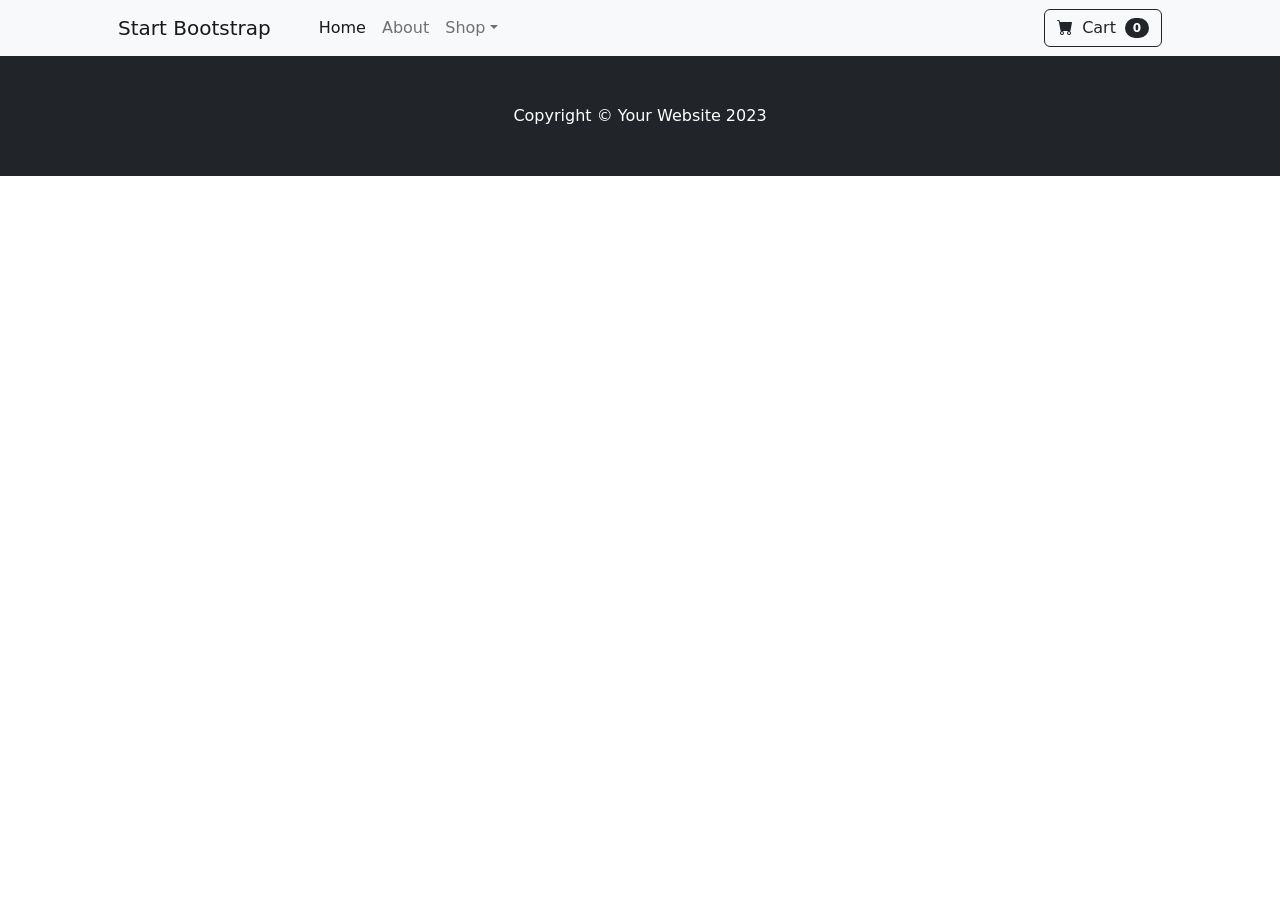
==== index.html @ 72fe324c "First commit" ====
<!DOCTYPE html>
<html lang="en">

  <head>
    <title>HTML5</title>
    <meta charset="utf-8">
    <link rel="stylesheet" href="assets/css/spapp.css" />
    <link rel="stylesheet" href="assets/css/styles.css" />

    <meta charset="utf-8" />
    <meta name="viewport" content="width=device-width, initial-scale=1, shrink-to-fit=no" />
    <meta name="description" content="" />
    <meta name="author" content="" />
    <!-- Favicon-->
    <link rel="icon" type="image/x-icon" href="assets/img/favicon.ico" />
    <!-- Bootstrap icons-->
    <link href="https://cdn.jsdelivr.net/npm/bootstrap-icons@1.5.0/font/bootstrap-icons.css" rel="stylesheet" />

    <!--[if lt IE 9]>
    <script src="http://html5shiv.googlecode.com/svn/trunk/html5.js">
    </script>
    <![endif]-->
  </head>

  <body>
    <!-- Navigation-->
    <nav class="navbar navbar-expand-lg navbar-light bg-light">
      <div class="container px-4 px-lg-5">
          <a class="navbar-brand" href="#!">Start Bootstrap</a>
          <button class="navbar-toggler" type="button" data-bs-toggle="collapse" data-bs-target="#navbarSupportedContent" aria-controls="navbarSupportedContent" aria-expanded="false" aria-label="Toggle navigation"><span class="navbar-toggler-icon"></span></button>
          <div class="collapse navbar-collapse" id="navbarSupportedContent">
              <ul class="navbar-nav me-auto mb-2 mb-lg-0 ms-lg-4">
                  <li class="nav-item"><a class="nav-link active" aria-current="page" href="#!">Home</a></li>
                  <li class="nav-item"><a class="nav-link" href="#!">About</a></li>
                  <li class="nav-item dropdown">
                      <a class="nav-link dropdown-toggle" id="navbarDropdown" href="#" role="button" data-bs-toggle="dropdown" aria-expanded="false">Shop</a>
                      <ul class="dropdown-menu" aria-labelledby="navbarDropdown">
                          <li><a class="dropdown-item" href="#!">All Products</a></li>
                          <li><hr class="dropdown-divider" /></li>
                          <li><a class="dropdown-item" href="#!">Popular Items</a></li>
                          <li><a class="dropdown-item" href="#!">New Arrivals</a></li>
                      </ul>
                  </li>
              </ul>
              <form class="d-flex">
                  <button class="btn btn-outline-dark" type="submit">
                      <i class="bi-cart-fill me-1"></i>
                      Cart
                      <span class="badge bg-dark text-white ms-1 rounded-pill">0</span>
                  </button>
              </form>
          </div>
      </div>
    </nav>
    <!-- Footer-->
    <footer class="py-5 bg-dark">
      <div class="container"><p class="m-0 text-center text-white">Copyright &copy; Your Website 2023</p></div>
    </footer>
    
    <!--
    OLD NAVIGATION FROM SPAP 
    <nav role="navigation">
      <ul>
        <li><a href="#view_1">go to view 1</a></li>
        <li><a href="#view_2">go to view 2</a></li>
        <li><a href="#view_3">go to view 3</a></li>
      </ul>
    </nav>  
    -->
    

    <main id="spapp" role="main">
      <section id="view_2"></section>
      <section id="view_3"><h1>view 3</h1></section>
      <section id="error_404"><h1>Page not found</h1></section>
      <section id="view_1" data-load="view_1.html" ></section>
    </main>

    <script src="https://code.jquery.com/jquery-3.1.0.min.js" integrity="sha256-cCueBR6CsyA4/9szpPfrX3s49M9vUU5BgtiJj06wt/s=" crossorigin="anonymous"></script>
    <script src="assets/js/jquery.spapp.js"></script>
    <script src="assets/js/scripts.js"></script>
    <!-- Bootstrap core JS-->
    <script src="https://cdn.jsdelivr.net/npm/bootstrap@5.2.3/dist/js/bootstrap.bundle.min.js"></script>

  </body>

</html>
---- assets/css/spapp.css ----
main#spapp > section { display: none; } 
main#spapp > section:last-child { display: block; } 
@keyframes appear { from { width:0; opacity:0; } to { width:100%; opacity:1; } } 
main#spapp > section:target { display: block; animation: appear 0.1s linear 1; } 
main#spapp > section:target ~ * { display: none; }
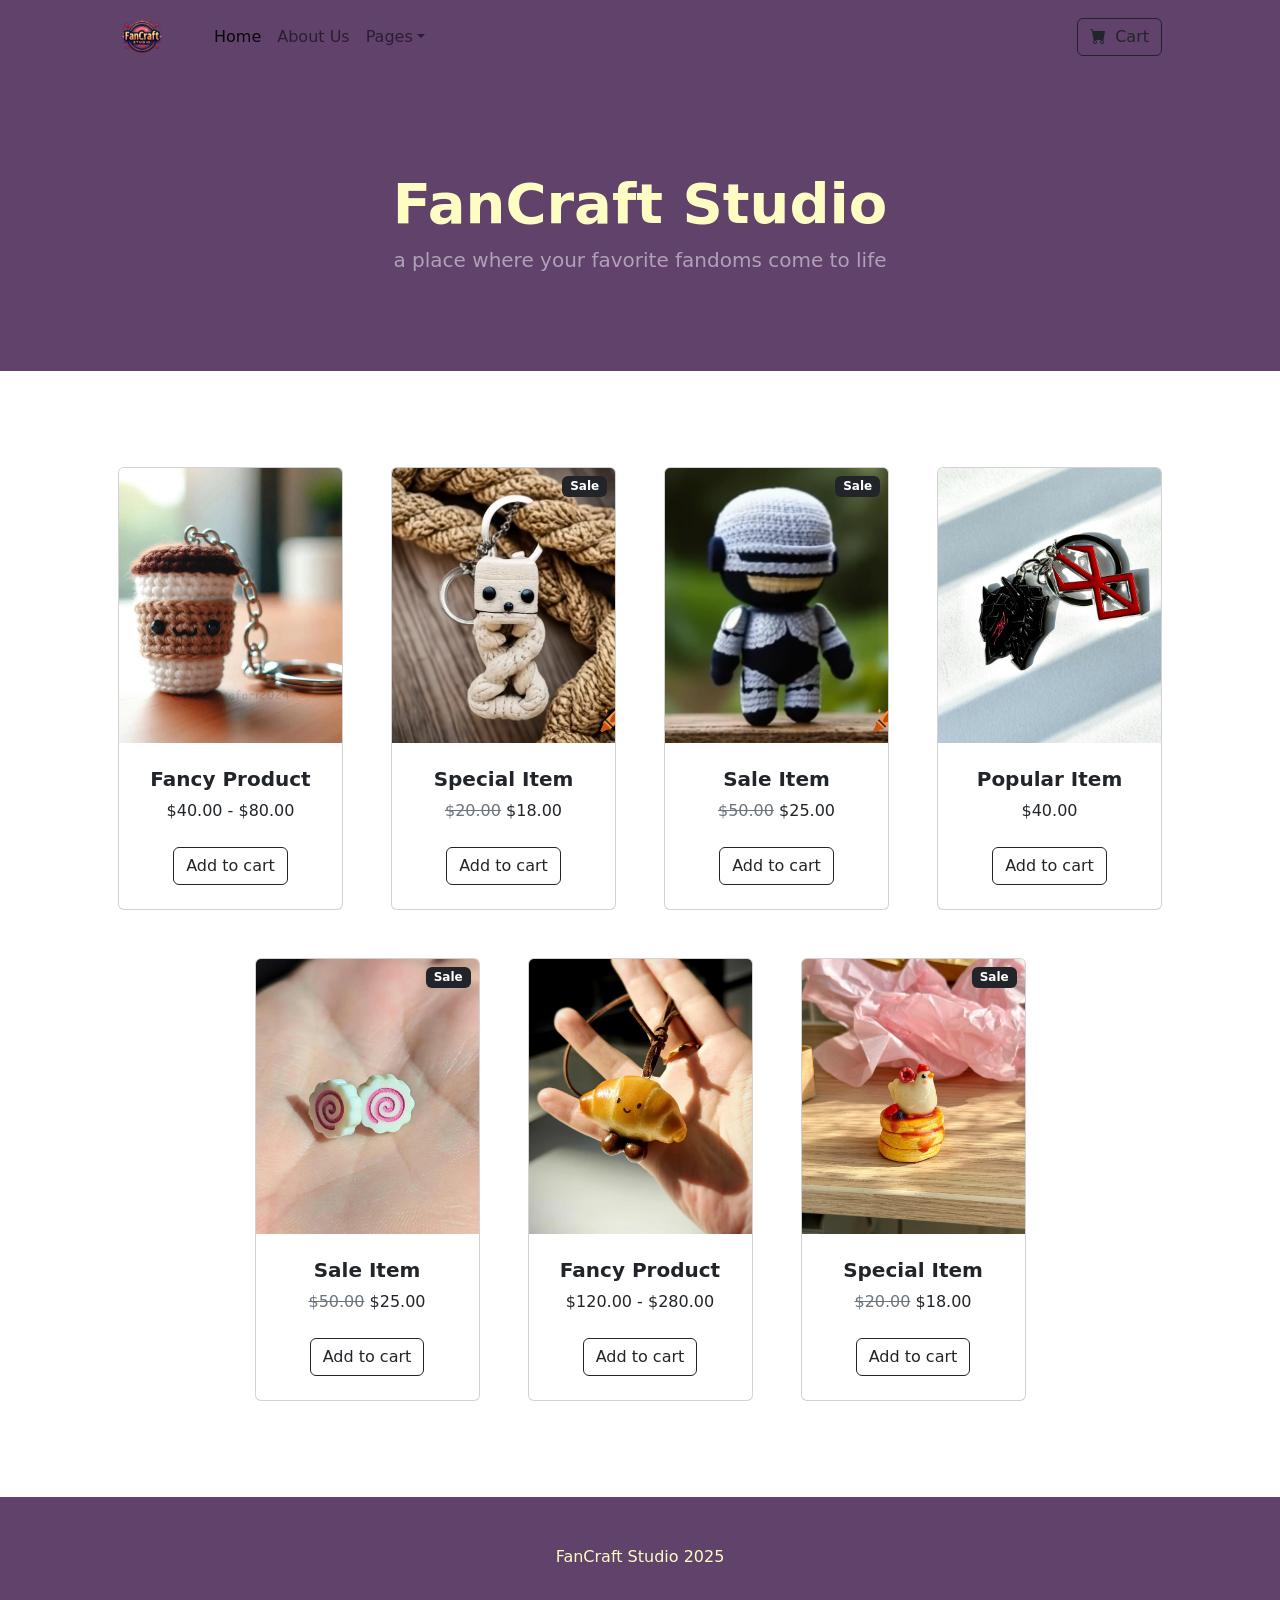
==== commit 2dda1976: "Milestone 1 complete." ====
--- a/index.html
+++ b/index.html
@@ -1,7 +1,6 @@
 <!DOCTYPE html>
 <html lang="en">
-
-  <head>
+<head>
     <title>HTML5</title>
     <meta charset="utf-8">
     <link rel="stylesheet" href="assets/css/spapp.css" />
@@ -12,7 +11,7 @@
     <meta name="description" content="" />
     <meta name="author" content="" />
     <!-- Favicon-->
-    <link rel="icon" type="image/x-icon" href="assets/img/favicon.ico" />
+    <link rel="icon" type="image/x-icon" href="assets/img/logos/logo.png" />
     <!-- Bootstrap icons-->
     <link href="https://cdn.jsdelivr.net/npm/bootstrap-icons@1.5.0/font/bootstrap-icons.css" rel="stylesheet" />
 
@@ -20,69 +19,69 @@
     <script src="http://html5shiv.googlecode.com/svn/trunk/html5.js">
     </script>
     <![endif]-->
-  </head>
+</head>
 
-  <body>
+<body>
     <!-- Navigation-->
-    <nav class="navbar navbar-expand-lg navbar-light bg-light">
+    <nav class="navbar navbar-expand-lg navbar-light" style="background-color: #60426b;">
       <div class="container px-4 px-lg-5">
-          <a class="navbar-brand" href="#!">Start Bootstrap</a>
+          <a class="navbar-brand" href="#homepage">
+            <img src="assets/img/logos/logo_nobg.png" alt="FanCraft Studio Logo" style="height: 48px;">
+        </a>
           <button class="navbar-toggler" type="button" data-bs-toggle="collapse" data-bs-target="#navbarSupportedContent" aria-controls="navbarSupportedContent" aria-expanded="false" aria-label="Toggle navigation"><span class="navbar-toggler-icon"></span></button>
           <div class="collapse navbar-collapse" id="navbarSupportedContent">
               <ul class="navbar-nav me-auto mb-2 mb-lg-0 ms-lg-4">
-                  <li class="nav-item"><a class="nav-link active" aria-current="page" href="#!">Home</a></li>
-                  <li class="nav-item"><a class="nav-link" href="#!">About</a></li>
+                  <li class="nav-item"><a class="nav-link active" aria-current="page" href="#homepage">Home</a></li>
+                  <li class="nav-item"><a class="nav-link" href="#aboutus">About Us</a></li>
                   <li class="nav-item dropdown">
-                      <a class="nav-link dropdown-toggle" id="navbarDropdown" href="#" role="button" data-bs-toggle="dropdown" aria-expanded="false">Shop</a>
+                      <a class="nav-link dropdown-toggle" id="navbarDropdown" href="#" role="button" data-bs-toggle="dropdown" aria-expanded="false">Pages</a>
                       <ul class="dropdown-menu" aria-labelledby="navbarDropdown">
-                          <li><a class="dropdown-item" href="#!">All Products</a></li>
+                          <li><a class="dropdown-item" href="#admin">Admin Page</a></li>
                           <li><hr class="dropdown-divider" /></li>
-                          <li><a class="dropdown-item" href="#!">Popular Items</a></li>
-                          <li><a class="dropdown-item" href="#!">New Arrivals</a></li>
+                          <li><a class="dropdown-item" href="#login">Login</a></li>
+                          <li><a class="dropdown-item" href="#register">Register</a></li>
                       </ul>
                   </li>
               </ul>
-              <form class="d-flex">
+              <form class="d-flex" action="#cart">
                   <button class="btn btn-outline-dark" type="submit">
                       <i class="bi-cart-fill me-1"></i>
                       Cart
-                      <span class="badge bg-dark text-white ms-1 rounded-pill">0</span>
+                      <span class="badge bg-dark text-white ms-1 rounded-pill"></span>
                   </button>
               </form>
           </div>
       </div>
     </nav>
-    <!-- Footer-->
-    <footer class="py-5 bg-dark">
-      <div class="container"><p class="m-0 text-center text-white">Copyright &copy; Your Website 2023</p></div>
-    </footer>
-    
-    <!--
-    OLD NAVIGATION FROM SPAP 
-    <nav role="navigation">
-      <ul>
-        <li><a href="#view_1">go to view 1</a></li>
-        <li><a href="#view_2">go to view 2</a></li>
-        <li><a href="#view_3">go to view 3</a></li>
-      </ul>
-    </nav>  
-    -->
-    
 
     <main id="spapp" role="main">
+    <!--
       <section id="view_2"></section>
       <section id="view_3"><h1>view 3</h1></section>
       <section id="error_404"><h1>Page not found</h1></section>
-      <section id="view_1" data-load="view_1.html" ></section>
+    -->
+      <section id="homepage" data-load="homepage.html" ></section>
+      <section id="aboutus"></section>
+      <section id="items"></section>
+      <section id="cart"></section>
+      <section id="checkout"></section>
+      <section id="login"></section>
+      <section id="register"></section>
+      <section id="admin"></section>
+      <section id="error_404"><h1>Page not found</h1></section>
     </main>
+
+    <!-- Footer-->
+    <footer class="py-5" style="background-color: #60426b;">
+      <div class="container"><p class="m-0 text-center" style="color: #fdfdc3;">FanCraft Studio 2025</p></div>
+    </footer>
 
     <script src="https://code.jquery.com/jquery-3.1.0.min.js" integrity="sha256-cCueBR6CsyA4/9szpPfrX3s49M9vUU5BgtiJj06wt/s=" crossorigin="anonymous"></script>
     <script src="assets/js/jquery.spapp.js"></script>
     <script src="assets/js/scripts.js"></script>
+    <script src="assets/js/custom.js"></script>	
     <!-- Bootstrap core JS-->
     <script src="https://cdn.jsdelivr.net/npm/bootstrap@5.2.3/dist/js/bootstrap.bundle.min.js"></script>
 
-  </body>
-
-</html>
-
+</body>
+</html>
